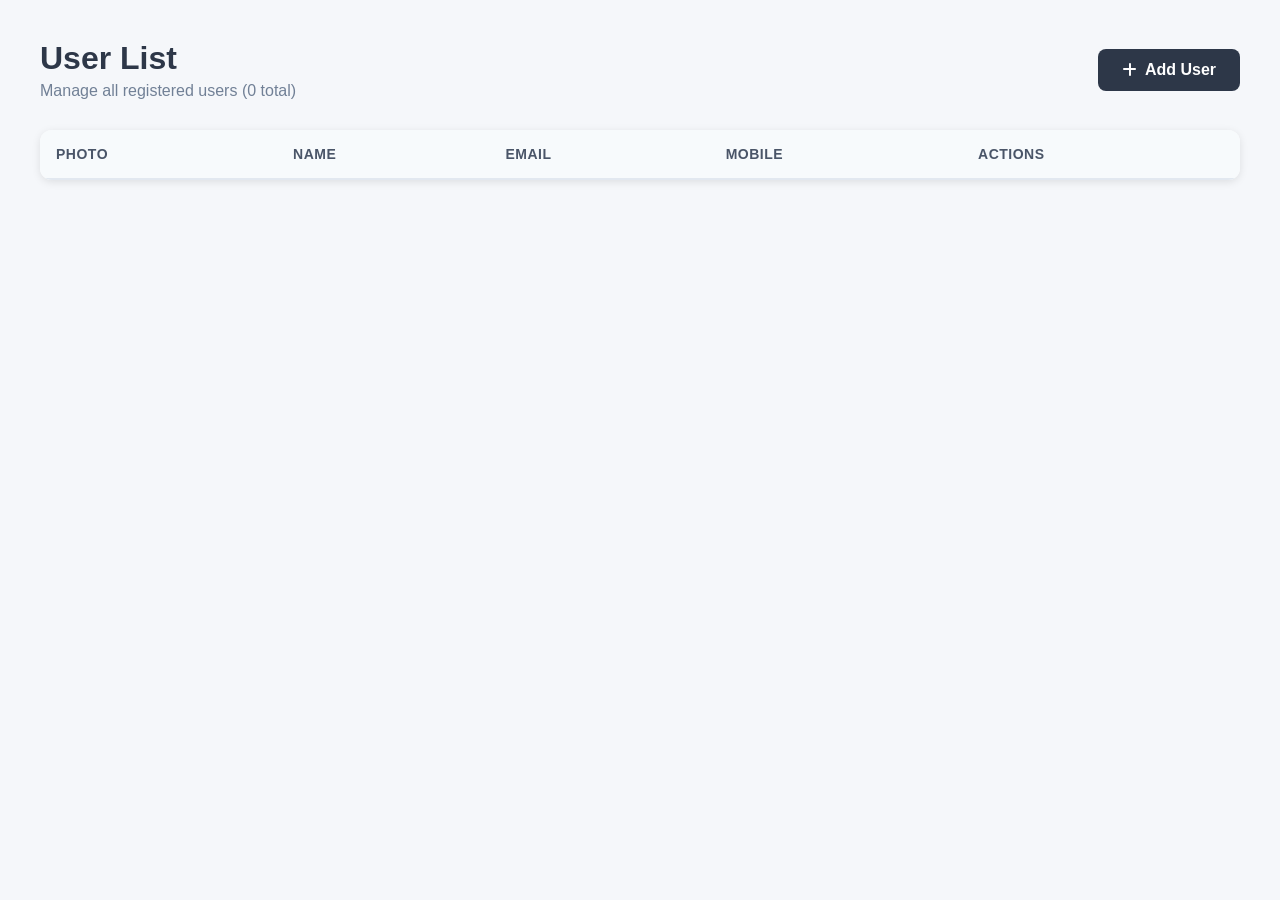
==== public/dashboard.html @ 08430784 "Serve frontend via Express" ====
<!DOCTYPE html>
<html lang="en">
<head>
  <meta charset="UTF-8" />
  <meta name="viewport" content="width=device-width, initial-scale=1.0" />
  <title>User List | Dashboard</title>
  <link rel="stylesheet" href="dashboard.css" />
  <link rel="stylesheet" href="https://cdnjs.cloudflare.com/ajax/libs/font-awesome/6.4.0/css/all.min.css" />
</head>
<body>
  <div class="dashboard-container">
    <div class="dashboard-header">
      <div class="header-content">
        <h1>User List</h1>
        <p class="subtitle">Manage all registered users (<span id="userCount">0</span> total)</p>
      </div>
      <button class="add-user-btn" onclick="addUser()">
        <i class="fas fa-plus"></i>
        Add User
      </button>
    </div>

    <div class="table-container">
      <table class="user-table">
        <thead>
          <tr>
            <th>Photo</th>
            <th>Name</th>
            <th>Email</th>
            <th>Mobile</th>
            <th>Actions</th>
          </tr>
        </thead>
        <tbody id="userTableBody">
          <!-- Users will be loaded here -->
        </tbody>
      </table>
    </div>
  </div>

  <!-- Edit Modal -->
  <div id="editModal" class="modal">
    <div class="modal-content">
      <div class="modal-header">
        <h2>Edit User</h2>
        <span class="close" onclick="closeEditModal()">&times;</span>
      </div>
      <form id="editForm" enctype="multipart/form-data">
        <input type="hidden" id="editUserId" />
        
        <div class="form-group">
          <label for="editName">
            <i class="fas fa-user"></i>
            Full Name
          </label>
          <input type="text" id="editName" required />
        </div>

        <div class="form-group">
          <label for="editDob">
            <i class="fas fa-calendar"></i>
            Date of Birth
          </label>
          <input type="date" id="editDob" required />
        </div>

        <div class="form-group">
          <label for="editEmail">
            <i class="fas fa-envelope"></i>
            Email Address
          </label>
          <input type="email" id="editEmail" required />
        </div>

        <div class="form-group">
          <label for="editMobile">
            <i class="fas fa-phone"></i>
            Mobile Number
          </label>
          <input type="text" id="editMobile" maxlength="10" required />
        </div>

        <div class="form-group file-upload">
          <label for="editPhoto">
            <i class="fas fa-camera"></i>
            Profile Photo (Optional)
          </label>
          <div class="file-input-wrapper">
            <input type="file" id="editPhoto" accept="image/*" />
            <label for="editPhoto" class="file-label">
              <i class="fas fa-upload"></i>
              <span class="edit-file-text">Choose new photo</span>
            </label>
          </div>
          <img id="currentPhoto" class="current-photo" />
        </div>

        <div id="editMessage" class="message"></div>

        <div class="modal-actions">
          <button type="button" class="btn-cancel" onclick="closeEditModal()">Cancel</button>
          <button type="submit" class="btn-save">
            <i class="fas fa-save"></i>
            Save Changes
          </button>
        </div>
      </form>
    </div>
  </div>

  <script src="dashboard.js"></script>
</body>
</html>
---- public/dashboard.css ----
/* Dashboard Styles */
* {
  margin: 0;
  padding: 0;
  box-sizing: border-box;
}

body {
  font-family: 'Segoe UI', Tahoma, Geneva, Verdana, sans-serif;
  background: #f5f7fa;
  min-height: 100vh;
  padding: 40px 20px;
}

.dashboard-container {
  max-width: 1200px;
  margin: 0 auto;
}

/* Header */
.dashboard-header {
  display: flex;
  justify-content: space-between;
  align-items: center;
  margin-bottom: 30px;
  flex-wrap: wrap;
  gap: 20px;
}

.header-content h1 {
  font-size: 32px;
  color: #2d3748;
  margin-bottom: 5px;
}

.subtitle {
  color: #718096;
  font-size: 16px;
}

.add-user-btn {
  background: #2d3748;
  color: white;
  border: none;
  padding: 12px 24px;
  border-radius: 8px;
  font-size: 16px;
  font-weight: 600;
  cursor: pointer;
  display: flex;
  align-items: center;
  gap: 8px;
  transition: all 0.3s ease;
}

.add-user-btn:hover {
  background: #1a202c;
  transform: translateY(-2px);
  box-shadow: 0 4px 12px rgba(45, 55, 72, 0.3);
}

/* Table Container */
.table-container {
  background: white;
  border-radius: 12px;
  box-shadow: 0 2px 8px rgba(0, 0, 0, 0.1);
  overflow: hidden;
}

/* Table */
.user-table {
  width: 100%;
  border-collapse: collapse;
}

.user-table thead {
  background: #f7fafc;
}

.user-table th {
  padding: 16px;
  text-align: left;
  font-weight: 600;
  color: #4a5568;
  font-size: 14px;
  text-transform: uppercase;
  letter-spacing: 0.5px;
  border-bottom: 2px solid #e2e8f0;
}

.user-table tbody tr {
  border-bottom: 1px solid #e2e8f0;
  transition: background-color 0.2s ease;
}

.user-table tbody tr:hover {
  background-color: #f7fafc;
}

.user-table td {
  padding: 16px;
  color: #2d3748;
  font-size: 15px;
}

/* Photo Cell */
.user-photo {
  width: 50px;
  height: 50px;
  border-radius: 50%;
  object-fit: cover;
  border: 2px solid #e2e8f0;
}

/* Action Buttons */
.action-buttons {
  display: flex;
  gap: 10px;
}

.btn-edit {
  background: white;
  color: #2d3748;
  border: 1px solid #e2e8f0;
  padding: 8px 16px;
  border-radius: 6px;
  font-size: 14px;
  font-weight: 500;
  cursor: pointer;
  display: flex;
  align-items: center;
  gap: 6px;
  transition: all 0.2s ease;
}

.btn-edit:hover {
  background: #f7fafc;
  border-color: #cbd5e0;
}

.btn-delete {
  background: #f56565;
  color: white;
  border: none;
  padding: 8px 16px;
  border-radius: 6px;
  font-size: 14px;
  font-weight: 500;
  cursor: pointer;
  display: flex;
  align-items: center;
  gap: 6px;
  transition: all 0.2s ease;
}

.btn-delete:hover {
  background: #e53e3e;
  transform: translateY(-1px);
  box-shadow: 0 2px 8px rgba(245, 101, 101, 0.3);
}

/* Modal */
.modal {
  display: none;
  position: fixed;
  z-index: 1000;
  left: 0;
  top: 0;
  width: 100%;
  height: 100%;
  background-color: rgba(0, 0, 0, 0.5);
  animation: fadeIn 0.3s ease;
}

.modal.show {
  display: flex;
  align-items: center;
  justify-content: center;
}

@keyframes fadeIn {
  from {
    opacity: 0;
  }
  to {
    opacity: 1;
  }
}

.modal-content {
  background: white;
  border-radius: 16px;
  width: 90%;
  max-width: 500px;
  max-height: 90vh;
  overflow-y: auto;
  animation: slideUp 0.3s ease;
}

@keyframes slideUp {
  from {
    transform: translateY(30px);
    opacity: 0;
  }
  to {
    transform: translateY(0);
    opacity: 1;
  }
}

.modal-header {
  display: flex;
  justify-content: space-between;
  align-items: center;
  padding: 24px;
  border-bottom: 1px solid #e2e8f0;
}

.modal-header h2 {
  font-size: 24px;
  color: #2d3748;
}

.close {
  font-size: 32px;
  font-weight: 300;
  color: #718096;
  cursor: pointer;
  transition: color 0.2s ease;
}

.close:hover {
  color: #2d3748;
}

/* Form Styles */
#editForm {
  padding: 24px;
}

.form-group {
  margin-bottom: 20px;
}

.form-group label {
  display: flex;
  align-items: center;
  gap: 8px;
  font-size: 14px;
  font-weight: 600;
  color: #4a5568;
  margin-bottom: 8px;
}

.form-group label i {
  color: #6b8cff;
  font-size: 16px;
}

.form-group input[type="text"],
.form-group input[type="email"],
.form-group input[type="date"] {
  width: 100%;
  padding: 12px 14px;
  border: 2px solid #e2e8f0;
  border-radius: 8px;
  font-size: 15px;
  transition: all 0.3s ease;
  background-color: #f7fafc;
  color: #2d3748;
}

.form-group input:focus {
  outline: none;
  border-color: #6b8cff;
  background-color: #ffffff;
  box-shadow: 0 0 0 3px rgba(107, 140, 255, 0.15);
}

/* File Upload */
.file-upload {
  position: relative;
}

.file-input-wrapper {
  position: relative;
}

.file-input-wrapper input[type="file"] {
  position: absolute;
  opacity: 0;
  width: 100%;
  height: 100%;
  cursor: pointer;
}

.file-label {
  display: flex;
  align-items: center;
  justify-content: center;
  gap: 10px;
  padding: 12px 14px;
  background: linear-gradient(135deg, #f7fafc 0%, #edf2f7 100%);
  border: 2px dashed #cbd5e0;
  border-radius: 8px;
  cursor: pointer;
  transition: all 0.3s ease;
  color: #4a5568;
  font-size: 14px;
  font-weight: 500;
}

.file-label:hover {
  border-color: #6b8cff;
  background: linear-gradient(135deg, #edf2f7 0%, #e6fffa 100%);
}

.file-label i {
  font-size: 16px;
  color: #6b8cff;
}

.current-photo {
  width: 80px;
  height: 80px;
  border-radius: 50%;
  object-fit: cover;
  margin-top: 10px;
  border: 2px solid #e2e8f0;
}

/* Message */
.message {
  padding: 12px 16px;
  border-radius: 8px;
  font-size: 14px;
  font-weight: 500;
  text-align: center;
  display: none;
  margin-bottom: 16px;
}

.message.show {
  display: block;
}

.message.success {
  background-color: #c6f6d5;
  color: #22543d;
  border: 1px solid #9ae6b4;
}

.message.error {
  background-color: #fed7d7;
  color: #742a2a;
  border: 1px solid #fc8181;
}

/* Modal Actions */
.modal-actions {
  display: flex;
  gap: 12px;
  justify-content: flex-end;
  margin-top: 24px;
}

.btn-cancel {
  background: white;
  color: #4a5568;
  border: 2px solid #e2e8f0;
  padding: 12px 24px;
  border-radius: 8px;
  font-size: 15px;
  font-weight: 600;
  cursor: pointer;
  transition: all 0.2s ease;
}

.btn-cancel:hover {
  background: #f7fafc;
  border-color: #cbd5e0;
}

.btn-save {
  background: linear-gradient(135deg, #6b8cff 0%, #8fa6ff 100%);
  color: white;
  border: none;
  padding: 12px 24px;
  border-radius: 8px;
  font-size: 15px;
  font-weight: 600;
  cursor: pointer;
  display: flex;
  align-items: center;
  gap: 8px;
  transition: all 0.2s ease;
}

.btn-save:hover {
  transform: translateY(-2px);
  box-shadow: 0 4px 12px rgba(107, 140, 255, 0.4);
}

/* Responsive */
@media (max-width: 768px) {
  .dashboard-header {
    flex-direction: column;
    align-items: flex-start;
  }

  .table-container {
    overflow-x: auto;
  }

  .user-table {
    min-width: 600px;
  }

  .modal-content {
    width: 95%;
    margin: 20px;
  }
}
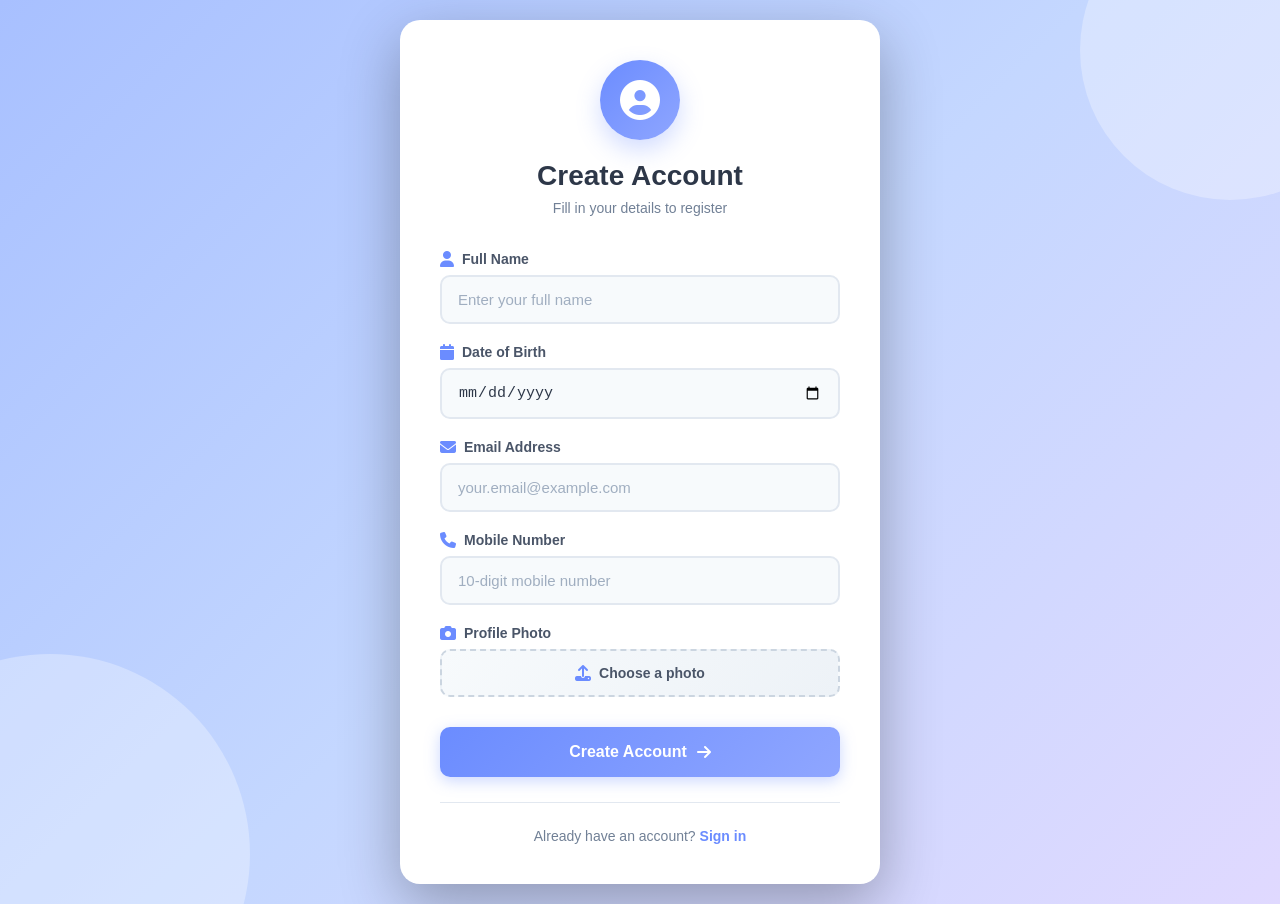
==== commit f2ac7076: "Update dashboard to show only logged-in user profile" ====
--- a/public/dashboard.html
+++ b/public/dashboard.html
@@ -3,7 +3,7 @@
 <head>
   <meta charset="UTF-8" />
   <meta name="viewport" content="width=device-width, initial-scale=1.0" />
-  <title>User List | Dashboard</title>
+  <title>My Profile | Dashboard</title>
   <link rel="stylesheet" href="dashboard.css" />
   <link rel="stylesheet" href="https://cdnjs.cloudflare.com/ajax/libs/font-awesome/6.4.0/css/all.min.css" />
 </head>
@@ -11,12 +11,12 @@
   <div class="dashboard-container">
     <div class="dashboard-header">
       <div class="header-content">
-        <h1>User List</h1>
-        <p class="subtitle">Manage all registered users (<span id="userCount">0</span> total)</p>
+        <h1>My Profile</h1>
+        <p class="subtitle">Welcome to your personal dashboard</p>
       </div>
       <button class="add-user-btn" onclick="addUser()">
-        <i class="fas fa-plus"></i>
-        Add User
+        <i class="fas fa-sign-out-alt"></i>
+        Logout
       </button>
     </div>
 
@@ -42,7 +42,7 @@
   <div id="editModal" class="modal">
     <div class="modal-content">
       <div class="modal-header">
-        <h2>Edit User</h2>
+        <h2>Edit Profile</h2>
         <span class="close" onclick="closeEditModal()">&times;</span>
       </div>
       <form id="editForm" enctype="multipart/form-data">
